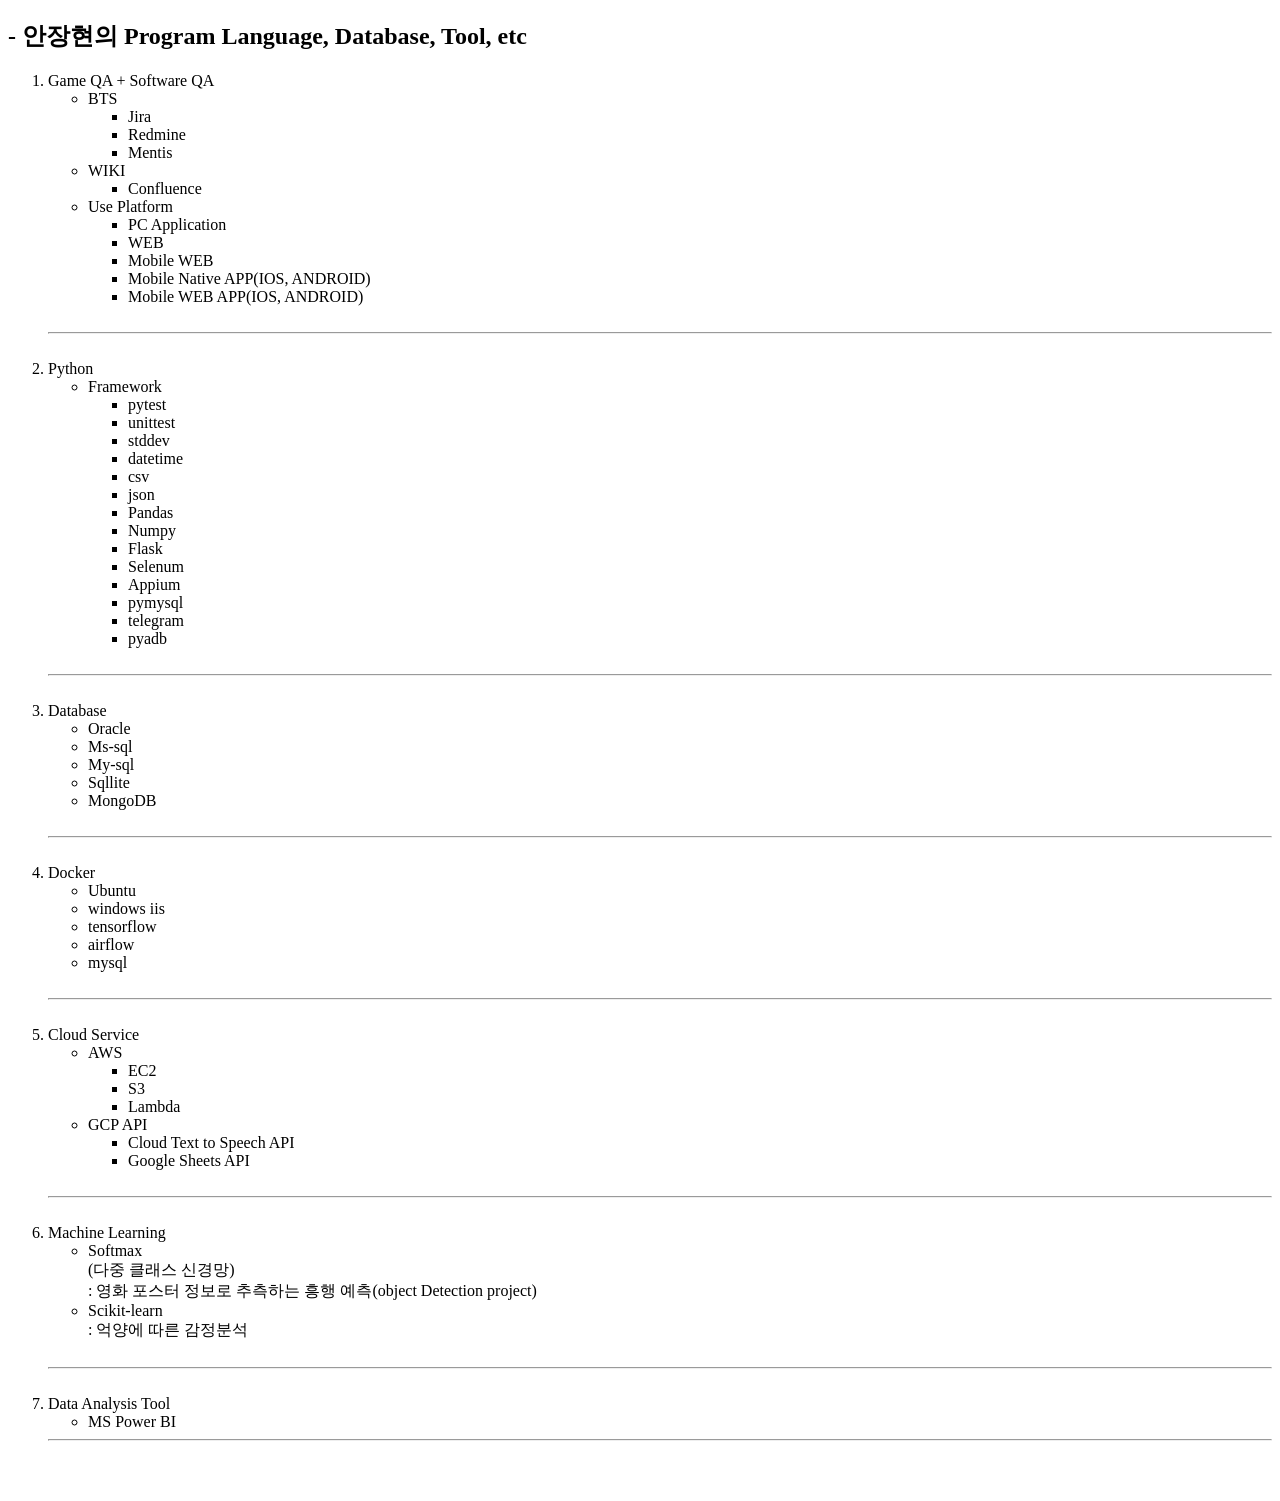
==== index.html @ 1d15f719 "update. etc" ====
<!DOCTYPE html>
<html>

<head>
    <meta charset="utf-8" />
    <title>안장현의 프로필</title>
    <script src="https://ajax.googleapis.com/ajax/libs/jquery/3.4.0/jquery.min.js"></script>
    <style>
        div {
            font-size: 15px;
            color: #4a4a4a;
        }

        a {
            text-decoration-line: none;
            color: #4a4a4a;
        }
    </style>
    <script>
        $(document).ready(function () {
            $.getJSON('./my.json', function (data) {
                var html = [];

                $.each(data, function (i, item) {
                    console.log(item.users.length);
                    for (var num = 0; num < item.users.length; num++) {
                        html.push('<div style="margin: 1em 1em 1em 1em,">');
                        html.push('<div> 제목 : ' + item.users[num].title + '</div>');
                        html.push('<div> 내용 : ' + item.users[num].content + '</div>');
                        html.push('<div> 주소 : <a href="' + item.users[num].url + '" target="_blank">' + item.users[num].url + '</a></div>');
                        html.push('</div>');
                        html.push('<br />');
                    }
                });
                $('#data-container').html(html.join(''));
            });
        });
    </script>
</head>

<body>
    <h2>- 안장현의 Program Language, Database, Tool, etc</h2>
    <!-- <div id="data-container"></div> -->
    <ol>
        <li>Game QA + Software QA</h2>
        </li>
        <ul>
            <li>BTS</li>
            <ul>
                <li>Jira</li>
                <li>Redmine</li>
                <li>Mentis</li>
            </ul>
            <li>WIKI</li>
            <ul>
                <li>Confluence</li>
            </ul>
            <li>Use Platform</li>
            <ul>
                <li>PC Application</li>
                <li>WEB</li>
                <li>Mobile WEB</li>
                <li>Mobile Native APP(IOS, ANDROID)</li>
                <li>Mobile WEB APP(IOS, ANDROID)</li>
            </ul>
        </ul>
        <br />
        <hr />
        <br />
        <li>Python</li>
        <ul>
            <li>Framework</li>
            <ul>
                <li>pytest</li>
                <li>unittest</li>
                <li>stddev</li>
                <li>datetime</li>
                <li>csv</li>
                <li>json</li>
                <li>Pandas</li>
                <li>Numpy</li>
                <li>Flask</li>
                <li>Selenum</li>
                <li>Appium</li>
                <li>pymysql</li>
                <li>telegram</li>
                <li>pyadb</li>
            </ul>
        </ul>
        <br />
        <hr />
        <br />
        <li>Database</li>
        <ul>
            <li>Oracle</li>
            <li>Ms-sql</li>
            <li>My-sql</li>
            <li>Sqllite</li>
            <li>MongoDB</li>
        </ul>
        <br />
        <hr />
        <br />
        <li>Docker</li>
        <ul>
            <li>Ubuntu</li>
            <li>windows iis</li>
            <li>tensorflow</li>
            <li>airflow</li>
            <li>mysql</li>
        </ul>
        <br />
        <hr />
        <br />
        <li>Cloud Service</li>
        <ul>
            <li>AWS</li>
            <ul>
                <li>EC2</li>
                <li>S3</li>
                <li>Lambda</li>
            </ul>
            <li>GCP API</li>
            <ul>
                <li>Cloud Text to Speech API</li>
                <li>Google Sheets API</li>
            </ul>
        </ul>
        <br />
        <hr />
        <br />
        <li>Machine Learning</li>
        <ul>
            <li>Softmax<br />(다중 클래스 신경망)<br /> : 영화 포스터 정보로 추측하는 흥행 예측(object Detection project)</li>
            <li>Scikit-learn<br /> : 억양에 따른 감정분석</li>
        </ul>
        <br />
        <hr />
        <br />
        <li>Data Analysis Tool</li>
        <ul>
            <li>MS Power BI</li>
        </ul>
        <hr />
    </ol>
    <br />
    <br />
</body>
</html>
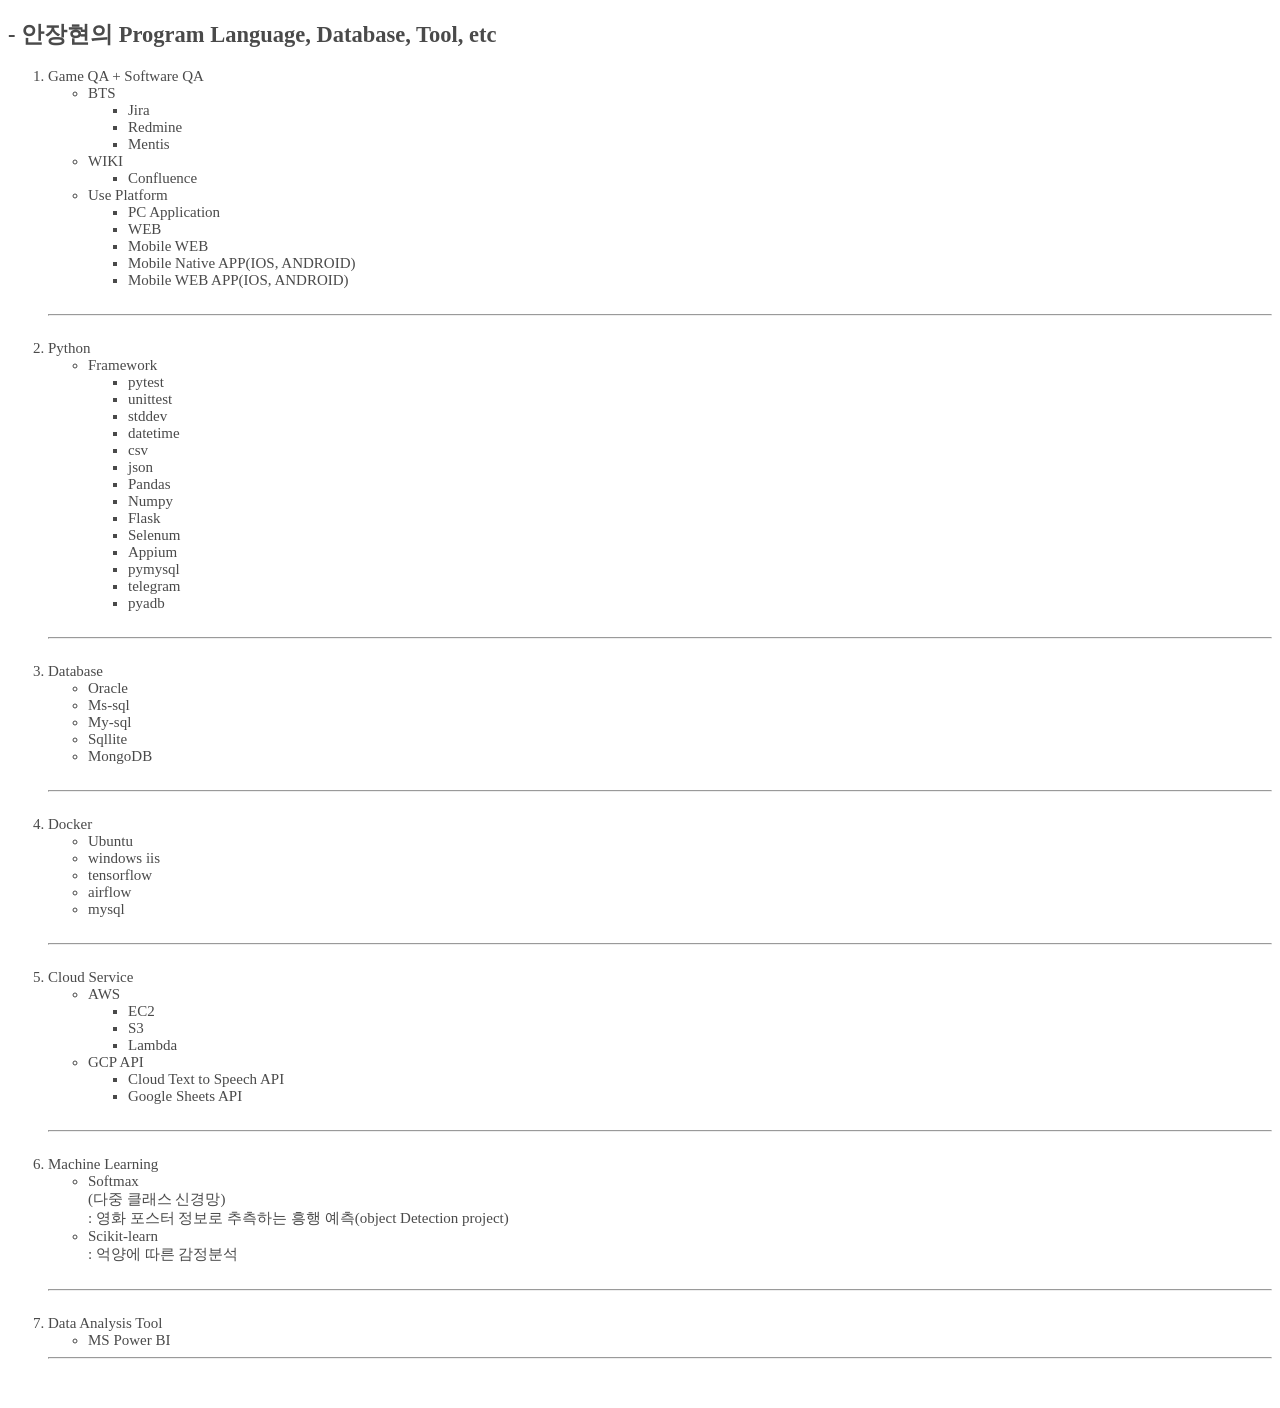
==== commit 1a940fc5: "update background" ====
--- a/index.html
+++ b/index.html
@@ -39,6 +39,7 @@
 </head>
 
 <body>
+    <div style="background-image: url('https://th.bing.com/th/id/OIG.WcRhMZnu6WU36Q0fZBAh?pid=ImgGn'); background-repeat: no-repeat; background-size: cover; height: 100vh;">
     <h2>- 안장현의 Program Language, Database, Tool, etc</h2>
     <!-- <div id="data-container"></div> -->
     <ol>
@@ -145,5 +146,6 @@
     </ol>
     <br />
     <br />
+    </div>
 </body>
-</html>+</html>
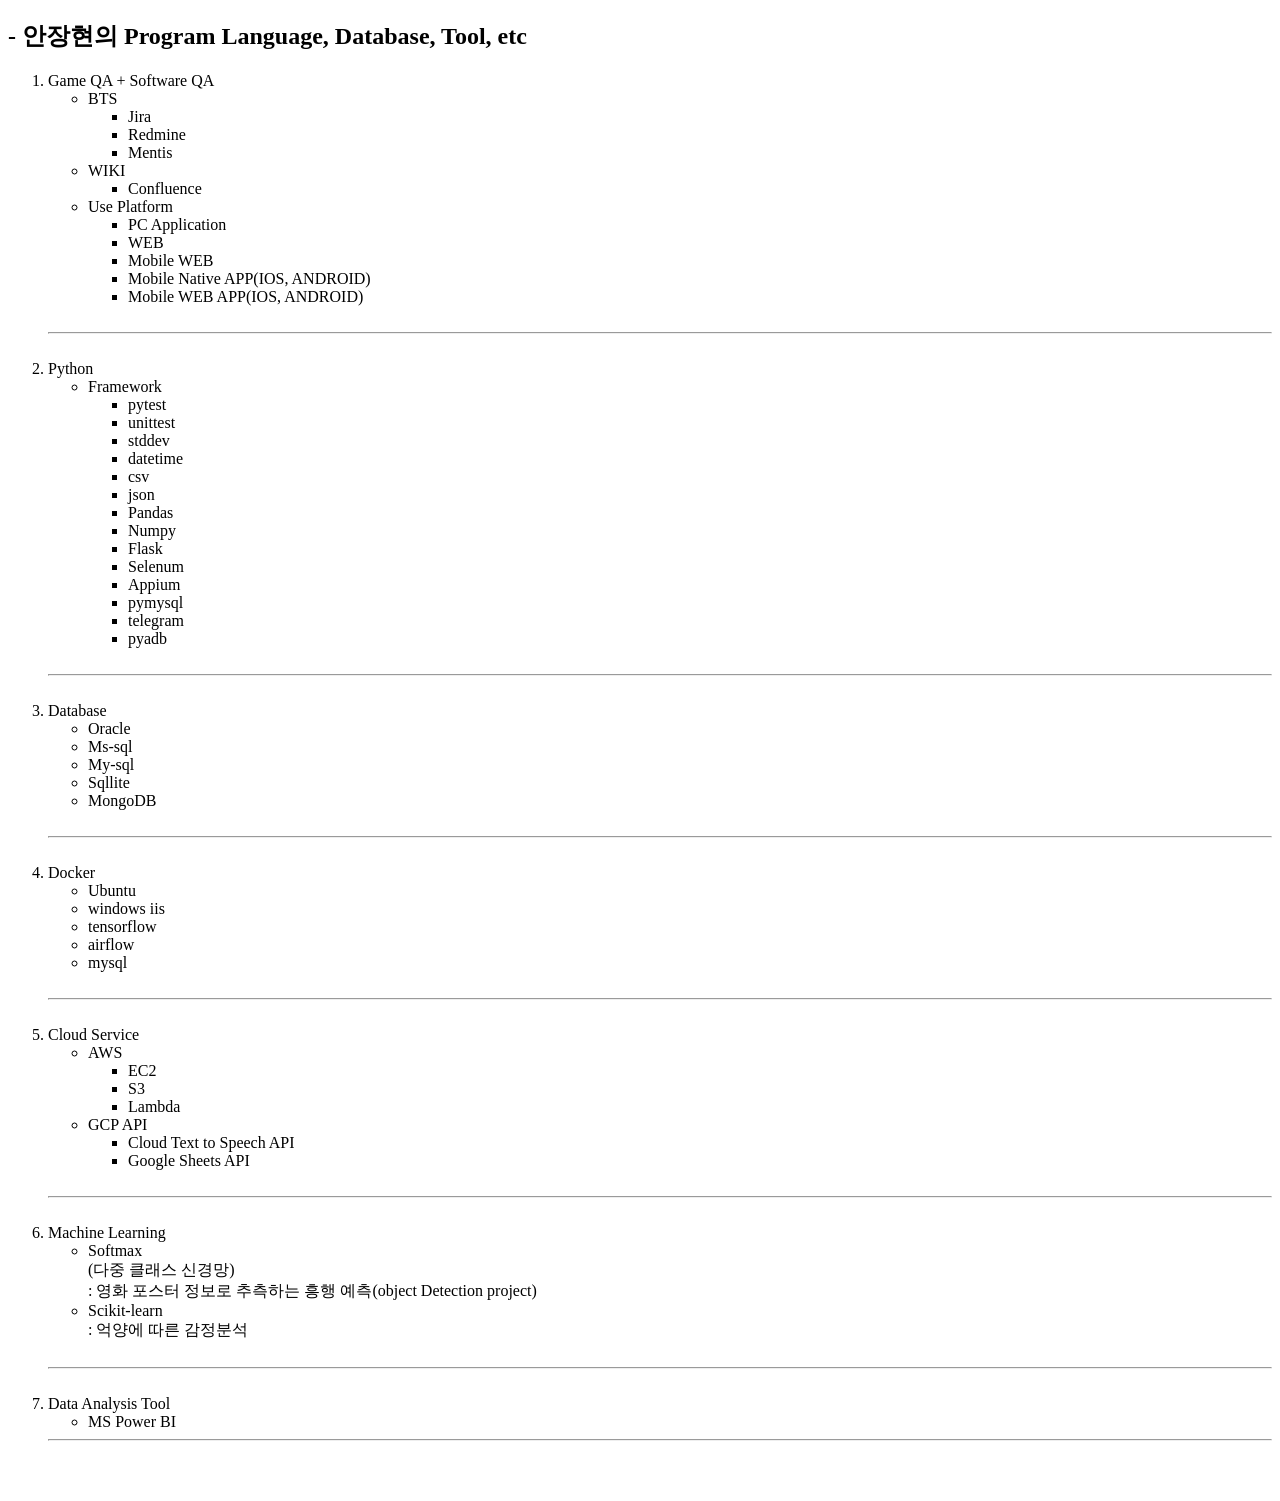
==== commit 50f7d5c4: "update ." ====
--- a/index.html
+++ b/index.html
@@ -39,7 +39,6 @@
 </head>
 
 <body>
-    <div style="background-image: url('https://th.bing.com/th/id/OIG.WcRhMZnu6WU36Q0fZBAh?pid=ImgGn'); background-repeat: no-repeat; background-size: cover; height: 100vh;">
     <h2>- 안장현의 Program Language, Database, Tool, etc</h2>
     <!-- <div id="data-container"></div> -->
     <ol>
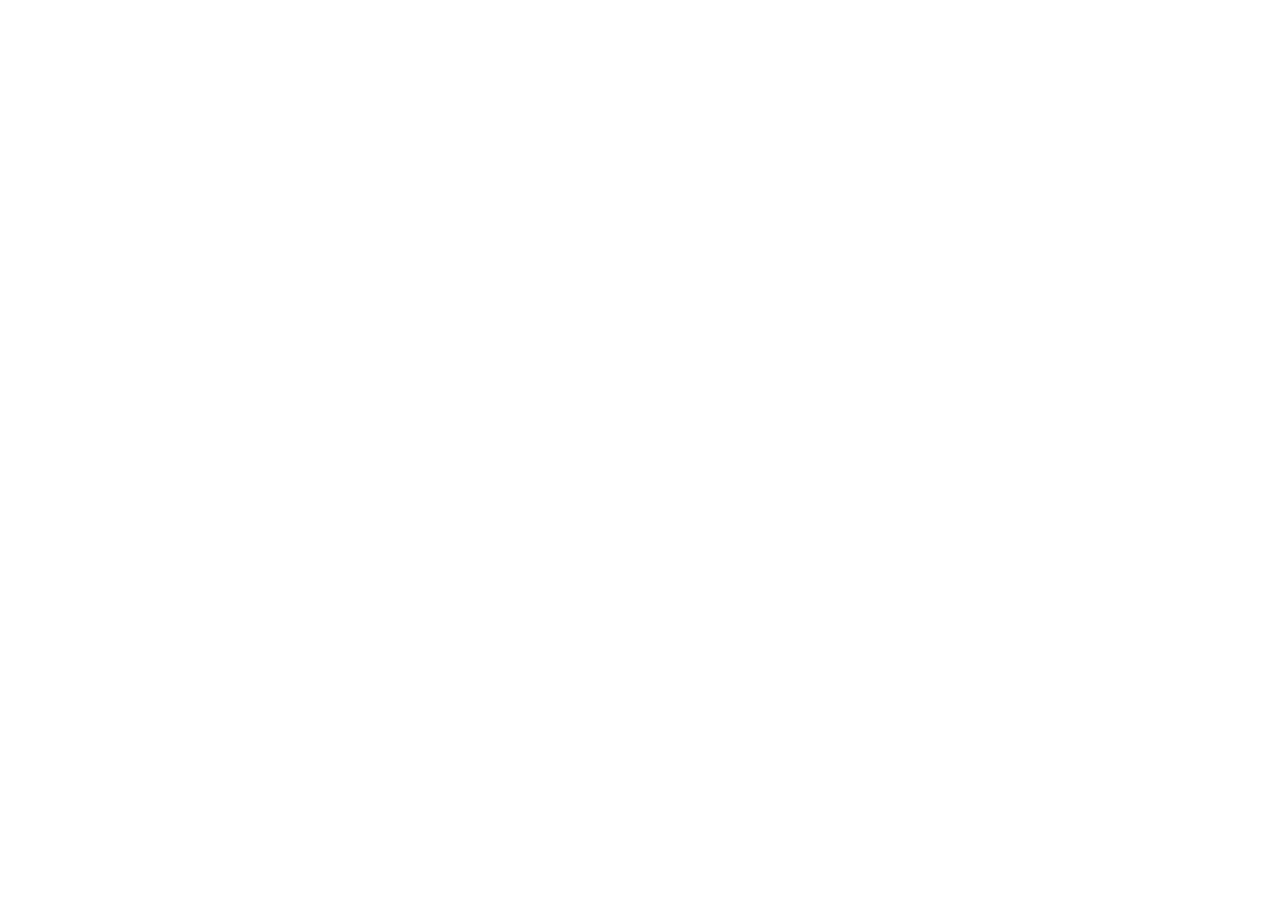
==== commit 4da1b470: "add password add password" ====
--- a/index.html
+++ b/index.html
@@ -17,6 +17,15 @@
         }
     </style>
     <script>
+        function showPassword() {
+            var password = prompt("암호를 입력하세요.");
+            if (password === "2023") {
+                document.getElementById("show").style.display = "block";
+                document.getElementById("download-link").style.display = "block";
+            } else {
+                alert("잘못된 암호입니다.");
+            }
+        };
         $(document).ready(function () {
             $.getJSON('./my.json', function (data) {
                 var html = [];
@@ -38,7 +47,8 @@
     </script>
 </head>
 
-<body>
+<body onload="showPassword();">
+    <div id ="show" style="display: none;">
     <h2>- 안장현의 Program Language, Database, Tool, etc</h2>
     <!-- <div id="data-container"></div> -->
     <ol>
@@ -146,5 +156,6 @@
     <br />
     <br />
     </div>
+</div>
 </body>
 </html>
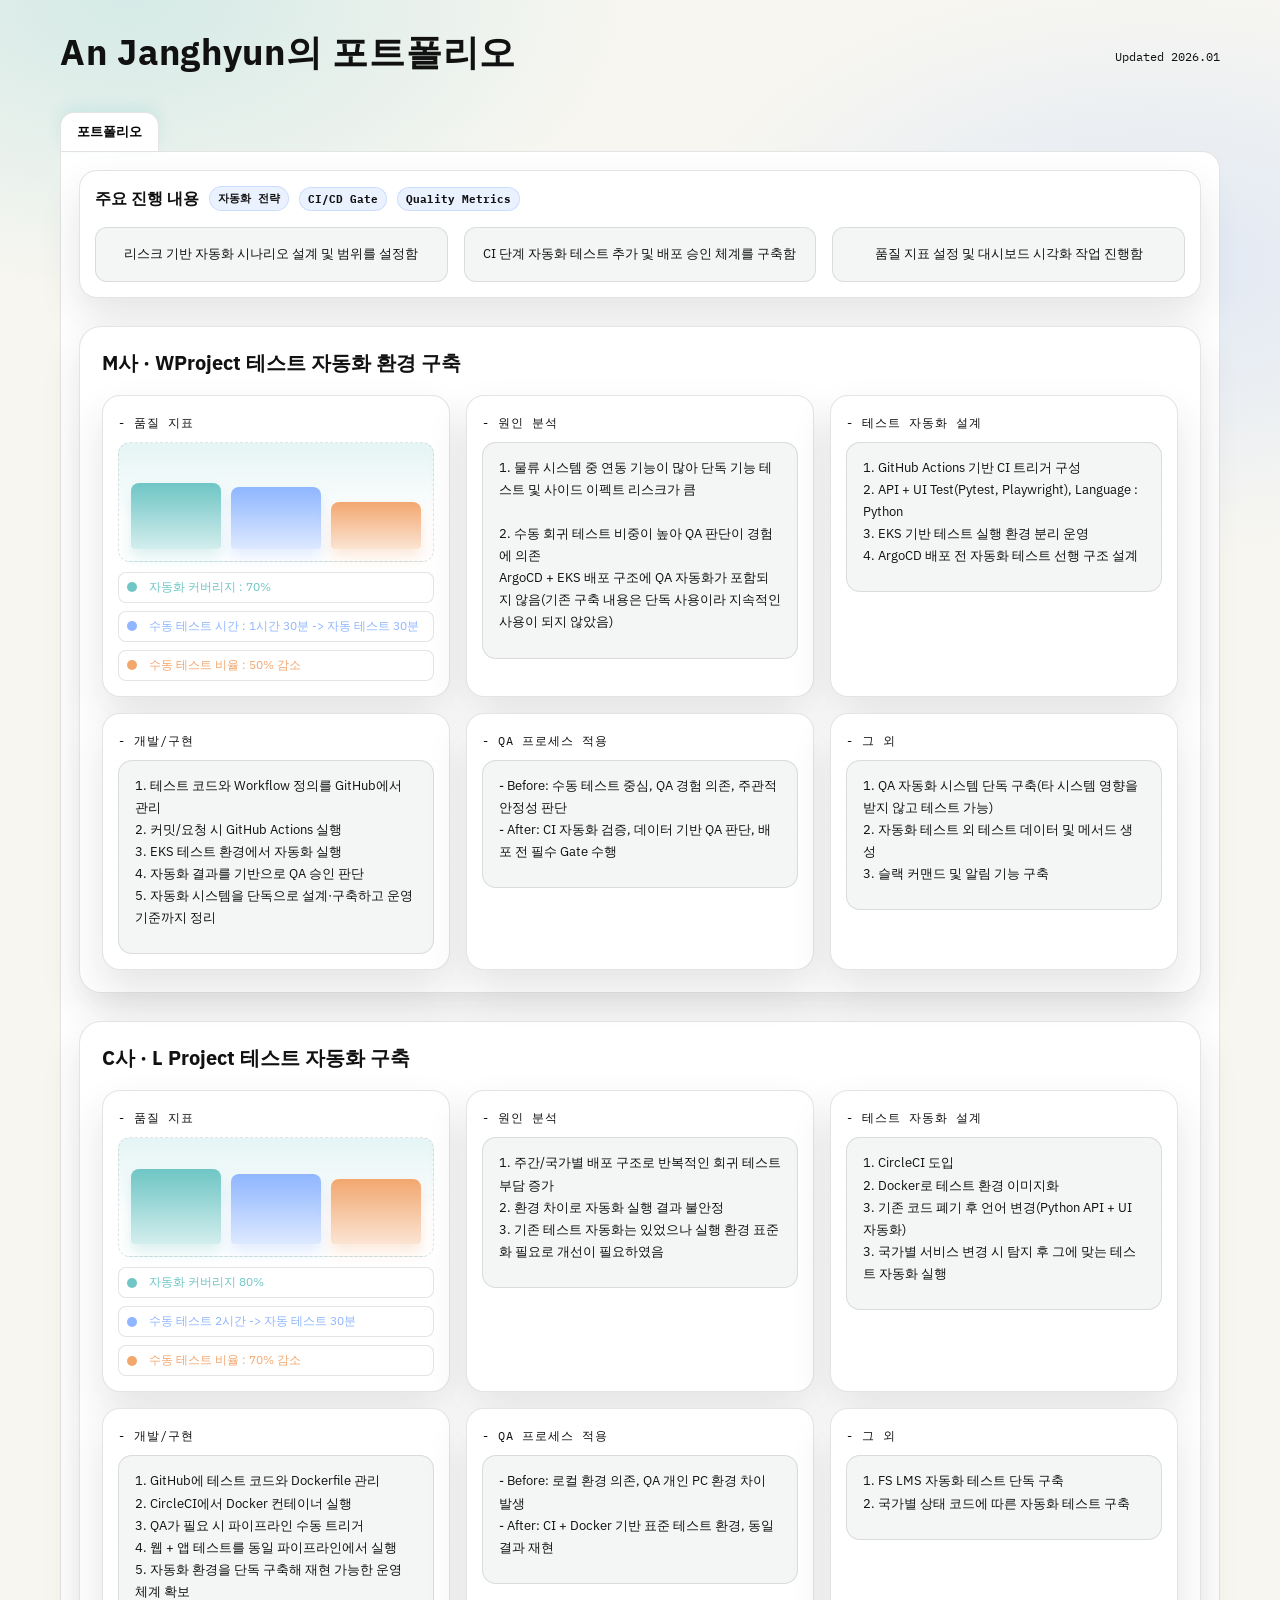
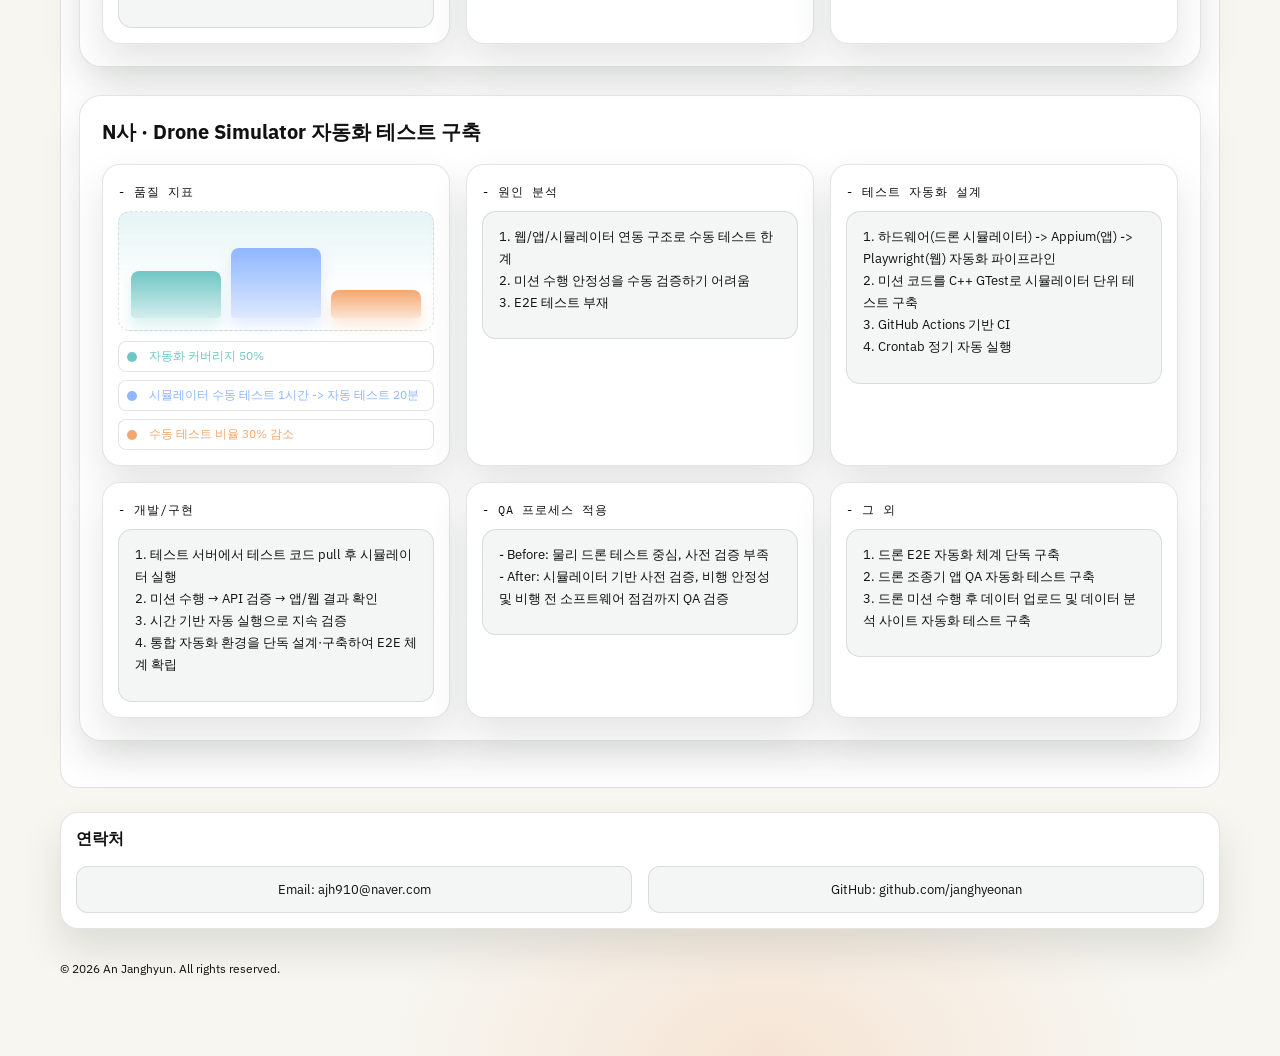
==== commit e8038ad4: "clean history" ====
--- a/index.html
+++ b/index.html
@@ -1,161 +1,747 @@
-<!DOCTYPE html>
-<html>
-
-<head>
-    <meta charset="utf-8" />
-    <title>안장현의 프로필</title>
-    <script src="https://ajax.googleapis.com/ajax/libs/jquery/3.4.0/jquery.min.js"></script>
-    <style>
-        div {
-            font-size: 15px;
-            color: #4a4a4a;
-        }
-
-        a {
-            text-decoration-line: none;
-            color: #4a4a4a;
-        }
-    </style>
-    <script>
-        function showPassword() {
-            var password = prompt("암호를 입력하세요.");
-            if (password === "2023") {
-                document.getElementById("show").style.display = "block";
-                document.getElementById("download-link").style.display = "block";
-            } else {
-                alert("잘못된 암호입니다.");
-            }
-        };
-        $(document).ready(function () {
-            $.getJSON('./my.json', function (data) {
-                var html = [];
-
-                $.each(data, function (i, item) {
-                    console.log(item.users.length);
-                    for (var num = 0; num < item.users.length; num++) {
-                        html.push('<div style="margin: 1em 1em 1em 1em,">');
-                        html.push('<div> 제목 : ' + item.users[num].title + '</div>');
-                        html.push('<div> 내용 : ' + item.users[num].content + '</div>');
-                        html.push('<div> 주소 : <a href="' + item.users[num].url + '" target="_blank">' + item.users[num].url + '</a></div>');
-                        html.push('</div>');
-                        html.push('<br />');
-                    }
-                });
-                $('#data-container').html(html.join(''));
-            });
-        });
-    </script>
-</head>
-
-<body onload="showPassword();">
-    <div id ="show" style="display: none;">
-    <h2>- 안장현의 Program Language, Database, Tool, etc</h2>
-    <!-- <div id="data-container"></div> -->
-    <ol>
-        <li>Game QA + Software QA</h2>
-        </li>
-        <ul>
-            <li>BTS</li>
-            <ul>
-                <li>Jira</li>
-                <li>Redmine</li>
-                <li>Mentis</li>
-            </ul>
-            <li>WIKI</li>
-            <ul>
-                <li>Confluence</li>
-            </ul>
-            <li>Use Platform</li>
-            <ul>
-                <li>PC Application</li>
-                <li>WEB</li>
-                <li>Mobile WEB</li>
-                <li>Mobile Native APP(IOS, ANDROID)</li>
-                <li>Mobile WEB APP(IOS, ANDROID)</li>
-            </ul>
-        </ul>
-        <br />
-        <hr />
-        <br />
-        <li>Python</li>
-        <ul>
-            <li>Framework</li>
-            <ul>
-                <li>pytest</li>
-                <li>unittest</li>
-                <li>stddev</li>
-                <li>datetime</li>
-                <li>csv</li>
-                <li>json</li>
-                <li>Pandas</li>
-                <li>Numpy</li>
-                <li>Flask</li>
-                <li>Selenum</li>
-                <li>Appium</li>
-                <li>pymysql</li>
-                <li>telegram</li>
-                <li>pyadb</li>
-            </ul>
-        </ul>
-        <br />
-        <hr />
-        <br />
-        <li>Database</li>
-        <ul>
-            <li>Oracle</li>
-            <li>Ms-sql</li>
-            <li>My-sql</li>
-            <li>Sqllite</li>
-            <li>MongoDB</li>
-        </ul>
-        <br />
-        <hr />
-        <br />
-        <li>Docker</li>
-        <ul>
-            <li>Ubuntu</li>
-            <li>windows iis</li>
-            <li>tensorflow</li>
-            <li>airflow</li>
-            <li>mysql</li>
-        </ul>
-        <br />
-        <hr />
-        <br />
-        <li>Cloud Service</li>
-        <ul>
-            <li>AWS</li>
-            <ul>
-                <li>EC2</li>
-                <li>S3</li>
-                <li>Lambda</li>
-            </ul>
-            <li>GCP API</li>
-            <ul>
-                <li>Cloud Text to Speech API</li>
-                <li>Google Sheets API</li>
-            </ul>
-        </ul>
-        <br />
-        <hr />
-        <br />
-        <li>Machine Learning</li>
-        <ul>
-            <li>Softmax<br />(다중 클래스 신경망)<br /> : 영화 포스터 정보로 추측하는 흥행 예측(object Detection project)</li>
-            <li>Scikit-learn<br /> : 억양에 따른 감정분석</li>
-        </ul>
-        <br />
-        <hr />
-        <br />
-        <li>Data Analysis Tool</li>
-        <ul>
-            <li>MS Power BI</li>
-        </ul>
-        <hr />
-    </ol>
-    <br />
-    <br />
-    </div>
-</div>
-</body>
-</html>
+<!DOCTYPE html>
+<html lang="ko">
+<head>
+  <meta charset="utf-8" />
+  <meta name="viewport" content="width=device-width, initial-scale=1" />
+  <title>An Janghyun QA Test Automation Portfolio</title>
+  <link rel="preconnect" href="https://fonts.googleapis.com" />
+  <link rel="preconnect" href="https://fonts.gstatic.com" crossorigin />
+  <link href="https://fonts.googleapis.com/css2?family=IBM+Plex+Sans:wght@400;500;600;700&family=IBM+Plex+Mono:wght@400;600&display=swap" rel="stylesheet" />
+  <style>
+    :root {
+      --bg: #f7f6f1;
+      --panel: #ffffff;
+      --panel-2: #f3f6f4;
+      --line: rgba(31, 39, 36, 0.12);
+      --text: #111111;
+      --muted: #111111;
+      --accent: #6fc6c5;
+      --accent-2: #8fb6ff;
+      --accent-3: #f3a76f;
+    }
+
+    * {
+      box-sizing: border-box;
+    }
+
+    body {
+      margin: 0;
+      font-family: "IBM Plex Sans", "Noto Sans KR", sans-serif;
+      background: radial-gradient(900px 520px at 10% 0%, rgba(111, 198, 197, 0.25), transparent 55%),
+        radial-gradient(800px 480px at 90% 10%, rgba(143, 182, 255, 0.22), transparent 60%),
+        radial-gradient(700px 420px at 60% 100%, rgba(243, 167, 111, 0.22), transparent 55%),
+        var(--bg);
+      color: var(--text);
+    }
+
+    a {
+      color: inherit;
+      text-decoration: none;
+    }
+
+    .wrap {
+      max-width: 1200px;
+      margin: 0 auto;
+      padding: 28px 20px 80px;
+    }
+
+    header {
+      display: flex;
+      justify-content: space-between;
+      align-items: center;
+      gap: 16px;
+      margin-bottom: 28px;
+    }
+
+    .title-block h1 {
+      margin: 0 0 6px;
+      font-size: clamp(26px, 3.5vw, 36px);
+      letter-spacing: 0.02em;
+    }
+
+    .title-block span {
+      color: var(--text);
+      font-size: 14px;
+    }
+
+    .top-actions {
+      display: flex;
+      flex-direction: column;
+      align-items: flex-end;
+      gap: 10px;
+      font-family: "IBM Plex Mono", monospace;
+      font-size: 12px;
+      color: var(--text);
+    }
+
+    .badge {
+      padding: 6px 10px;
+      border-radius: 999px;
+      border: 1px solid var(--line);
+      background: rgba(111, 198, 197, 0.18);
+      color: var(--text);
+    }
+
+    .tab-bar {
+      display: flex;
+      gap: 0;
+      margin: 6px 0 0;
+      align-items: flex-end;
+      font-family: "IBM Plex Mono", monospace;
+      font-size: 12px;
+    }
+
+    .tab-btn {
+      border: 1px solid var(--line);
+      border-bottom: none;
+      background: var(--panel-2);
+      border-radius: 14px 14px 0 0;
+      padding: 10px 16px;
+      cursor: pointer;
+    }
+
+    .tab-btn + .tab-btn {
+      margin-left: 0;
+      border-left: none;
+    }
+
+    .tab-btn.active {
+      background: var(--panel);
+      font-weight: 700;
+      box-shadow: 0 -6px 14px rgba(111, 198, 197, 0.18);
+    }
+
+    .tab-panels {
+      border: 1px solid var(--line);
+      border-radius: 0 18px 18px 18px;
+      background: var(--panel);
+      padding: 18px;
+      margin-bottom: 24px;
+    }
+
+    .tab-panel {
+      display: none;
+    }
+
+    .tab-panel.active {
+      display: block;
+    }
+
+    .section {
+      margin-bottom: 28px;
+    }
+
+    .company-card {
+      background: var(--panel);
+      border: 1px solid var(--line);
+      border-radius: 22px;
+      padding: 22px;
+      box-shadow: 0 18px 38px rgba(31, 39, 36, 0.12);
+    }
+
+    .company-header {
+      display: grid;
+      gap: 12px;
+      margin-bottom: 18px;
+    }
+
+    .company-title {
+      margin: 0;
+      font-size: 20px;
+      font-weight: 700;
+    }
+
+    .company-title strong {
+      font-weight: 700;
+    }
+
+    .flow-row {
+      display: flex;
+      flex-wrap: wrap;
+      align-items: center;
+      gap: 10px;
+    }
+
+    .flow-step {
+      padding: 6px 12px;
+      border-radius: 999px;
+      background: var(--panel-2);
+      border: 1px solid var(--line);
+      font-size: 12px;
+      font-family: "IBM Plex Mono", monospace;
+    }
+
+    .flow-arrow {
+      font-size: 14px;
+      font-weight: 700;
+    }
+
+    .card {
+      background: linear-gradient(180deg, rgba(255, 255, 255, 0.65), transparent 60%), var(--panel);
+      border: 1px solid var(--line);
+      border-radius: 18px;
+      padding: 15px;
+      box-shadow: 0 20px 40px rgba(31, 39, 36, 0.12);
+    }
+
+    .grid {
+      display: grid;
+      gap: 16px;
+    }
+
+    .grid-2 {
+      grid-template-columns: repeat(auto-fit, minmax(260px, 1fr));
+    }
+
+    .grid-3 {
+      grid-template-columns: repeat(auto-fit, minmax(220px, 1fr));
+    }
+
+    .section-title {
+      display: flex;
+      align-items: center;
+      gap: 10px;
+      margin: 0 0 16px;
+      font-size: 16px;
+      font-weight: 700;
+    }
+
+    .pill {
+      font-family: "IBM Plex Mono", monospace;
+      font-size: 11px;
+      padding: 4px 8px;
+      border-radius: 999px;
+      background: rgba(143, 182, 255, 0.18);
+      border: 1px solid rgba(143, 182, 255, 0.35);
+      color: var(--text);
+    }
+
+    .flow {
+      display: grid;
+      gap: 14px;
+    }
+
+    .flow-item {
+      border-left: 2px solid var(--accent);
+      padding-left: 12px;
+    }
+
+    .flow-item h4 {
+      margin: 0 0 6px;
+      font-size: 14px;
+    }
+
+    .flow-item p {
+      margin: 0;
+      color: var(--text);
+      font-size: 13px;
+      line-height: 1.6;
+    }
+
+    .list {
+      display: grid;
+      gap: 10px;
+    }
+
+    .list-item {
+      background: var(--panel-2);
+      border: 1px solid var(--line);
+      border-radius: 12px;
+      padding: 14px 16px;
+      font-size: 13px;
+      color: var(--text);
+      font-weight: 400;
+    }
+
+    .label {
+      display: inline-flex;
+      align-items: center;
+      gap: 6px;
+      font-family: "IBM Plex Mono", monospace;
+      font-size: 12px;
+      text-transform: uppercase;
+      letter-spacing: 0.08em;
+      color: var(--text);
+      margin-bottom: 10px;
+      font-weight: 400;
+    }
+
+    .compare {
+      display: grid;
+      grid-template-columns: repeat(auto-fit, minmax(200px, 1fr));
+      gap: 12px;
+    }
+
+    .compare .list-item {
+      background: rgba(111, 198, 197, 0.1);
+      color: var(--text);
+    }
+
+    .contact-grid {
+      text-align: center;
+      justify-items: stretch;
+      grid-template-columns: repeat(auto-fit, minmax(260px, 1fr));
+    }
+
+    .focus-grid {
+      grid-template-columns: repeat(3, 1fr);
+    }
+
+    .focus-grid .list-item {
+      text-align: center;
+      line-height: 1.6;
+      padding: 16px;
+    }
+
+    .headline {
+      font-size: 14px;
+      font-weight: 400;
+      margin: 0 0 12px;
+      line-height: 1.7;
+    }
+
+    .headline.small {
+      font-size: 14px;
+      font-weight: 400;
+      margin-bottom: 0;
+    }
+
+    .resume-card {
+      display: grid;
+      gap: 18px;
+    }
+
+    .resume-section {
+      padding-top: 16px;
+      border-top: 1px dashed var(--line);
+    }
+
+    .resume-section:first-of-type {
+      padding-top: 0;
+      border-top: none;
+    }
+
+    .resume-heading {
+      font-size: 16px;
+      font-weight: 700;
+      margin-bottom: 10px;
+    }
+
+    .resume-text {
+      margin: 0 0 10px;
+      font-size: 13px;
+      line-height: 1.7;
+    }
+
+    .resume-block {
+      padding: 12px 14px;
+      border: 1px solid var(--line);
+      border-radius: 12px;
+      background: var(--panel-2);
+      margin-bottom: 12px;
+    }
+
+    .resume-box {
+      padding: 12px 14px;
+      border: 1px solid var(--line);
+      border-radius: 12px;
+      background: var(--panel-2);
+    }
+
+    .resume-role {
+      font-size: 14px;
+      font-weight: 700;
+      margin-bottom: 6px;
+    }
+
+    .resume-meta {
+      font-size: 12px;
+      margin-bottom: 10px;
+    }
+
+    .resume-subheading {
+      font-size: 12px;
+      font-weight: 700;
+      margin: 10px 0 6px;
+    }
+
+    .resume-list {
+      margin: 0;
+      padding-left: 18px;
+      display: grid;
+      gap: 6px;
+      font-size: 13px;
+      line-height: 1.6;
+    }
+
+    .resume-skill-grid {
+      display: grid;
+      grid-template-columns: repeat(auto-fit, minmax(240px, 1fr));
+      gap: 10px;
+    }
+
+    .resume-skill {
+      padding: 10px 12px;
+      border: 1px solid var(--line);
+      border-radius: 10px;
+      background: var(--panel-2);
+      font-size: 13px;
+      line-height: 1.6;
+    }
+
+    .portfolio-box {
+      padding: 14px 16px;
+      border: 1px solid var(--line);
+      border-radius: 14px;
+      background: var(--panel-2);
+    }
+
+    .portfolio-line {
+      margin: 0 0 10px;
+      font-size: 13px;
+      line-height: 1.7;
+    }
+
+    .portfolio-line strong {
+      font-weight: 700;
+    }
+
+    .solo-list {
+      margin: 0;
+      padding-left: 18px;
+      display: grid;
+      gap: 6px;
+      font-size: 13px;
+      line-height: 1.6;
+      font-weight: 500;
+      color: var(--text);
+    }
+
+    .solo-list li {
+      list-style: disc;
+    }
+
+    .mini-chart {
+      height: 120px;
+      display: flex;
+      align-items: flex-end;
+      gap: 10px;
+      padding: 12px;
+      border-radius: 12px;
+      border: 1px dashed var(--line);
+      background: linear-gradient(180deg, rgba(111, 198, 197, 0.18), transparent 65%);
+    }
+
+    .bar {
+      flex: 1;
+      border-radius: 8px 8px 4px 4px;
+      background: linear-gradient(180deg, var(--accent), rgba(111, 198, 197, 0.3));
+      box-shadow: 0 8px 14px rgba(111, 198, 197, 0.25);
+    }
+
+    .bar.alt {
+      background: linear-gradient(180deg, var(--accent-2), rgba(143, 182, 255, 0.3));
+      box-shadow: 0 8px 14px rgba(143, 182, 255, 0.25);
+    }
+
+    .bar.alt-2 {
+      background: linear-gradient(180deg, var(--accent-3), rgba(243, 167, 111, 0.3));
+      box-shadow: 0 8px 14px rgba(243, 167, 111, 0.25);
+    }
+
+    .legend {
+      display: grid;
+      grid-template-columns: repeat(auto-fit, minmax(160px, 1fr));
+      gap: 8px 12px;
+      margin-top: 10px;
+      font-size: 12px;
+      color: var(--text);
+    }
+
+    .legend-item {
+      display: inline-flex;
+      align-items: center;
+      gap: 6px;
+      padding: 6px 8px;
+      border-radius: 8px;
+      background: rgba(255, 255, 255, 0.6);
+      border: 1px solid var(--line);
+    }
+
+    .legend-item.accent {
+      color: var(--accent);
+    }
+
+    .legend-item.accent-2 {
+      color: var(--accent-2);
+    }
+
+    .legend-item.accent-3 {
+      color: var(--accent-3);
+    }
+
+    .dot {
+      width: 10px;
+      height: 10px;
+      border-radius: 50%;
+      display: inline-block;
+      margin-right: 6px;
+      background: var(--accent);
+    }
+
+    .dot.alt {
+      background: var(--accent-2);
+    }
+
+    .dot.alt-2 {
+      background: var(--accent-3);
+    }
+
+    .footer {
+      margin-top: 32px;
+      display: flex;
+      justify-content: space-between;
+      gap: 12px;
+      color: var(--text);
+      font-size: 12px;
+    }
+
+    @media (max-width: 900px) {
+      header {
+        flex-direction: column;
+        align-items: flex-start;
+      }
+
+      .footer {
+        flex-direction: column;
+      }
+    }
+  </style>
+</head>
+<body>
+  <div class="wrap">
+    <header>
+      <div class="title-block">
+        <h1 id="hero-title">An Janghyun의 이력서</h1>
+      </div>
+      <div class="top-actions">
+        <span>Updated 2026.01</span>
+      </div>
+    </header>
+
+    <div class="tab-bar" role="tablist" aria-label="문서 탭">
+      <button class="tab-btn active" type="button" data-tab="portfolio" role="tab" aria-selected="true">포트폴리오</button>
+    </div>
+
+    <div class="tab-panels">   
+      <div id="portfolio" class="tab-panel active">
+        <section class="section card">
+        <div class="section-title">
+          <span>주요 진행 내용</span>
+          <span class="pill">자동화 전략</span>
+          <span class="pill">CI/CD Gate</span>
+          <span class="pill">Quality Metrics</span>
+        </div>
+        <div class="grid grid-3 focus-grid">
+          <div class="list-item">리스크 기반 자동화 시나리오 설계 및 범위를 설정함</div>
+          <div class="list-item">CI 단계 자동화 테스트 추가 및 배포 승인 체계를 구축함</div>
+          <div class="list-item">품질 지표 설정 및 대시보드 시각화 작업 진행함</div>
+        </div>
+        </section>
+
+        <section class="section company-card">
+        <div class="company-header">
+          <h2 class="company-title"><strong>M사</strong> · <strong>WProject 테스트 자동화 환경 구축</strong></h2>
+        </div>
+      <div class="grid grid-2">
+        <article class="card">
+          <div class="label">- 품질 지표</div>
+          <div class="mini-chart" aria-hidden="true">
+            <div class="bar" style="height: 70%;"></div>
+            <div class="bar alt" style="height: 66%;"></div>
+            <div class="bar alt-2" style="height: 50%;"></div>
+          </div>
+            <div class="legend">
+              <span class="legend-item accent"><span class="dot"></span>자동화 커버리지 : 70%</span>
+              <span class="legend-item accent-2"><span class="dot alt"></span>수동 테스트 시간 : 1시간 30분 -> 자동 테스트 30분</span>
+              <span class="legend-item accent-3"><span class="dot alt-2"></span>수동 테스트 비율 : 50% 감소</span>
+            </div>
+        </article>
+        <article class="card">
+          <div class="label">- 원인 분석</div>
+          <div class="portfolio-box">
+            <p class="portfolio-line"><span>1. 물류 시스템 중 연동 기능이 많아 단독 기능 테스트 및 사이드 이펙트 리스크가 큼</span><br /><br /><span>2. 수동 회귀 테스트 비중이 높아 QA 판단이 경험에 의존</span><br /><span>ArgoCD + EKS 배포 구조에 QA 자동화가 포함되지 않음(기존 구축 내용은 단독 사용이라 지속적인 사용이 되지 않았음)</span></p>
+          </div>
+        </article>        
+        <article class="card">
+          <div class="label">- 테스트 자동화 설계</div>
+          <div class="portfolio-box">
+            <p class="portfolio-line"><span>1. GitHub Actions 기반 CI 트리거 구성</span><br /><span>2. API + UI Test(Pytest, Playwright), Language : Python</span><br /><span>3. EKS 기반 테스트 실행 환경 분리 운영</span><br /><span>4. ArgoCD 배포 전 자동화 테스트 선행 구조 설계</span></p>
+          </div>
+        </article>
+        <article class="card">
+          <div class="label">- 개발/구현</div>
+          <div class="portfolio-box">
+            <p class="portfolio-line"><span>1. 테스트 코드와 Workflow 정의를 GitHub에서 관리</span><br /><span>2. 커밋/요청 시 GitHub Actions 실행</span><br /><span>3. EKS 테스트 환경에서 자동화 실행</span><br /><span>4. 자동화 결과를 기반으로 QA 승인 판단</span><br /><span>5. 자동화 시스템을 단독으로 설계·구축하고 운영 기준까지 정리</span></p>
+          </div>
+        </article>        
+        <article class="card">
+          <div class="label">- QA 프로세스 적용</div>
+          <div class="portfolio-box">
+            <p class="portfolio-line"><span>- Before: 수동 테스트 중심, QA 경험 의존, 주관적 안정성 판단</span><br /><span>- After: CI 자동화 검증, 데이터 기반 QA 판단, 배포 전 필수 Gate 수행</span></p>
+          </div>
+        </article>
+        <article class="card">
+          <div class="label">- 그 외</div>
+          <div class="portfolio-box">
+            <p class="portfolio-line"><span>1. QA 자동화 시스템 단독 구축(타 시스템 영향을 받지 않고 테스트 가능)</span><br /><span>2. 자동화 테스트 외 테스트 데이터 및 메서드 생성</span><br /><span>3. 슬랙 커맨드 및 알림 기능 구축</span></p>
+          </div>
+        </article>
+      </div>
+      </section>
+
+    <section class="section company-card">
+      <div class="company-header">
+        <h2 class="company-title"><strong>C사</strong> · <strong>L Project 테스트 자동화 구축</strong></h2>
+      </div>
+      <div class="grid grid-2">
+        <article class="card">
+          <div class="label">- 품질 지표</div>          
+          <div class="mini-chart" aria-hidden="true">
+            <div class="bar" style="height: 80%;"></div>
+            <div class="bar alt" style="height: 75%;"></div>
+            <div class="bar alt-2" style="height: 70%;"></div>
+          </div>
+          <div class="legend">
+            <span class="legend-item accent"><span class="dot"></span>자동화 커버리지 80%</span>
+            <span class="legend-item accent-2"><span class="dot alt"></span>수동 테스트 2시간 -> 자동 테스트 30분</span>
+            <span class="legend-item accent-3"><span class="dot alt-2"></span>수동 테스트 비율 : 70% 감소</span>
+          </div>
+        </article>
+        <article class="card">
+          <div class="label">- 원인 분석</div>
+          <div class="portfolio-box">
+            <p class="portfolio-line"><span>1. 주간/국가별 배포 구조로 반복적인 회귀 테스트 부담 증가</span><br /><span>2. 환경 차이로 자동화 실행 결과 불안정</span><br /><span>3. 기존 테스트 자동화는 있었으나 실행 환경 표준화 필요로 개선이 필요하였음</span></p>
+          </div>
+        </article>
+        <article class="card">
+          <div class="label">- 테스트 자동화 설계</div>
+          <div class="portfolio-box">
+            <p class="portfolio-line"><span>1. CircleCI 도입</span><br /><span>2. Docker로 테스트 환경 이미지화</span><br /><span>3. 기존 코드 폐기 후 언어 변경(Python API + UI 자동화)</span><br /><span>3. 국가별 서비스 변경 시 탐지 후 그에 맞는 테스트 자동화 실행</span></p>
+          </div>
+        </article>        
+        <article class="card">
+          <div class="label">- 개발/구현</div>
+          <div class="portfolio-box">
+            <p class="portfolio-line"><span>1. GitHub에 테스트 코드와 Dockerfile 관리</span><br /><span>2. CircleCI에서 Docker 컨테이너 실행</span><br /><span>3. QA가 필요 시 파이프라인 수동 트리거</span><br /><span>4. 웹 + 앱 테스트를 동일 파이프라인에서 실행</span><br /><span>5. 자동화 환경을 단독 구축해 재현 가능한 운영 체계 확보</span></p>
+          </div>
+        </article>        
+        <article class="card">
+          <div class="label">- QA 프로세스 적용</div>
+          <div class="portfolio-box">
+            <p class="portfolio-line"><span>- Before: 로컬 환경 의존, QA 개인 PC 환경 차이 발생</span><br /><span>- After: CI + Docker 기반 표준 테스트 환경, 동일 결과 재현</span></p>
+          </div>
+        </article>
+        <article class="card">
+          <div class="label">- 그 외</div>
+          <div class="portfolio-box">
+            <p class="portfolio-line"><span>1. FS LMS 자동화 테스트 단독 구축</span><br /><span>2. 국가별 상태 코드에 따른 자동화 테스트 구축</span></p>
+          </div>
+        </article>
+      </div>
+    </section>
+
+    <section class="section company-card">
+      <div class="company-header">
+        <h2 class="company-title"><strong>N사</strong> · <strong>Drone Simulator 자동화 테스트 구축</strong></h2>
+      </div>
+      <div class="grid grid-2">
+        <article class="card">
+          <div class="label">- 품질 지표</div>          
+          <div class="mini-chart" aria-hidden="true">
+            <div class="bar" style="height: 50%;"></div>
+            <div class="bar alt" style="height: 75%;"></div>
+            <div class="bar alt-2" style="height: 30%;"></div>
+          </div>
+          <div class="legend">
+            <span class="legend-item accent"><span class="dot"></span>자동화 커버리지 50%</span>
+            <span class="legend-item accent-2"><span class="dot alt"></span>시뮬레이터 수동 테스트 1시간 -> 자동 테스트 20분</span>
+            <span class="legend-item accent-3"><span class="dot alt-2"></span>수동 테스트 비율 30% 감소</span>
+          </div>
+        </article>
+        <article class="card">
+          <div class="label">- 원인 분석</div>
+          <div class="portfolio-box">
+            <p class="portfolio-line"><span>1. 웹/앱/시뮬레이터 연동 구조로 수동 테스트 한계</span><br /><span>2. 미션 수행 안정성을 수동 검증하기 어려움</span><br /><span>3. E2E 테스트 부재</span></p>
+          </div>
+        </article>        
+        <article class="card">
+          <div class="label">- 테스트 자동화 설계</div>
+          <div class="portfolio-box">
+            <p class="portfolio-line"><span>1. 하드웨어(드론 시뮬레이터) -> Appium(앱) -> Playwright(웹) 자동화 파이프라인</span><br /><span>2. 미션 코드를 C++ GTest로 시뮬레이터 단위 테스트 구축</span><br /><span>3. GitHub Actions 기반 CI</span><br /><span>4. Crontab 정기 자동 실행</span></p>
+          </div>
+        </article>
+        <article class="card">
+          <div class="label">- 개발/구현</div>
+          <div class="portfolio-box">
+            <p class="portfolio-line"><span>1. 테스트 서버에서 테스트 코드 pull 후 시뮬레이터 실행</span><br /><span>2. 미션 수행 → API 검증 → 앱/웹 결과 확인</span><br /><span>3. 시간 기반 자동 실행으로 지속 검증</span><br /><span>4. 통합 자동화 환경을 단독 설계·구축하여 E2E 체계 확립</span></p>
+          </div>
+        </article>        
+        <article class="card">
+          <div class="label">- QA 프로세스 적용</div>
+          <div class="portfolio-box">
+            <p class="portfolio-line"><span>- Before: 물리 드론 테스트 중심, 사전 검증 부족</span><br /><span>- After: 시뮬레이터 기반 사전 검증, 비행 안정성 및 비행 전 소프트웨어 점검까지 QA 검증</span></p>
+          </div>
+        </article>
+        <article class="card">
+          <div class="label">- 그 외</div>
+          <div class="portfolio-box">
+            <p class="portfolio-line"><span>1. 드론 E2E 자동화 체계 단독 구축</span><br /><span>2. 드론 조종기 앱 QA 자동화 테스트 구축</span><br /><span>3. 드론 미션 수행 후 데이터 업로드 및 데이터 분석 사이트 자동화 테스트 구축</span></p>
+          </div>
+        </article>
+      </div>
+    </section>
+
+      </div>
+    </div>
+
+    <section class="section card">
+      <div class="section-title">연락처</div>
+      <div class="grid grid-3 contact-grid">
+        <div class="list-item">Email: ajh910@naver.com</div>
+        <div class="list-item">GitHub: github.com/janghyeonan</div>
+      </div>
+    </section>
+
+    <div class="footer">
+      <span>© 2026 An Janghyun. All rights reserved.</span>
+    </div>
+  </div>
+  <script>
+  const tabButtons = document.querySelectorAll(".tab-btn");
+  const tabPanels = document.querySelectorAll(".tab-panel");
+  const heroTitle = document.getElementById("hero-title");
+
+  const setTab = (tabId) => {
+    tabPanels.forEach((panel) => {
+      panel.classList.toggle("active", panel.id === tabId);
+    });
+    tabButtons.forEach((btn) => {
+      const isActive = btn.dataset.tab === tabId;
+      btn.classList.toggle("active", isActive);
+      btn.setAttribute("aria-selected", isActive ? "true" : "false");
+    });
+    if (heroTitle) {
+      heroTitle.textContent =
+        tabId == "resume" ? "An Janghyun의 이력서" : "An Janghyun의 포트폴리오";
+    }
+  };
+
+  tabButtons.forEach((btn) => {
+    btn.addEventListener("click", () => setTab(btn.dataset.tab));
+  });
+
+  setTab("portfolio");
+</script>
+</body>
+</html>
